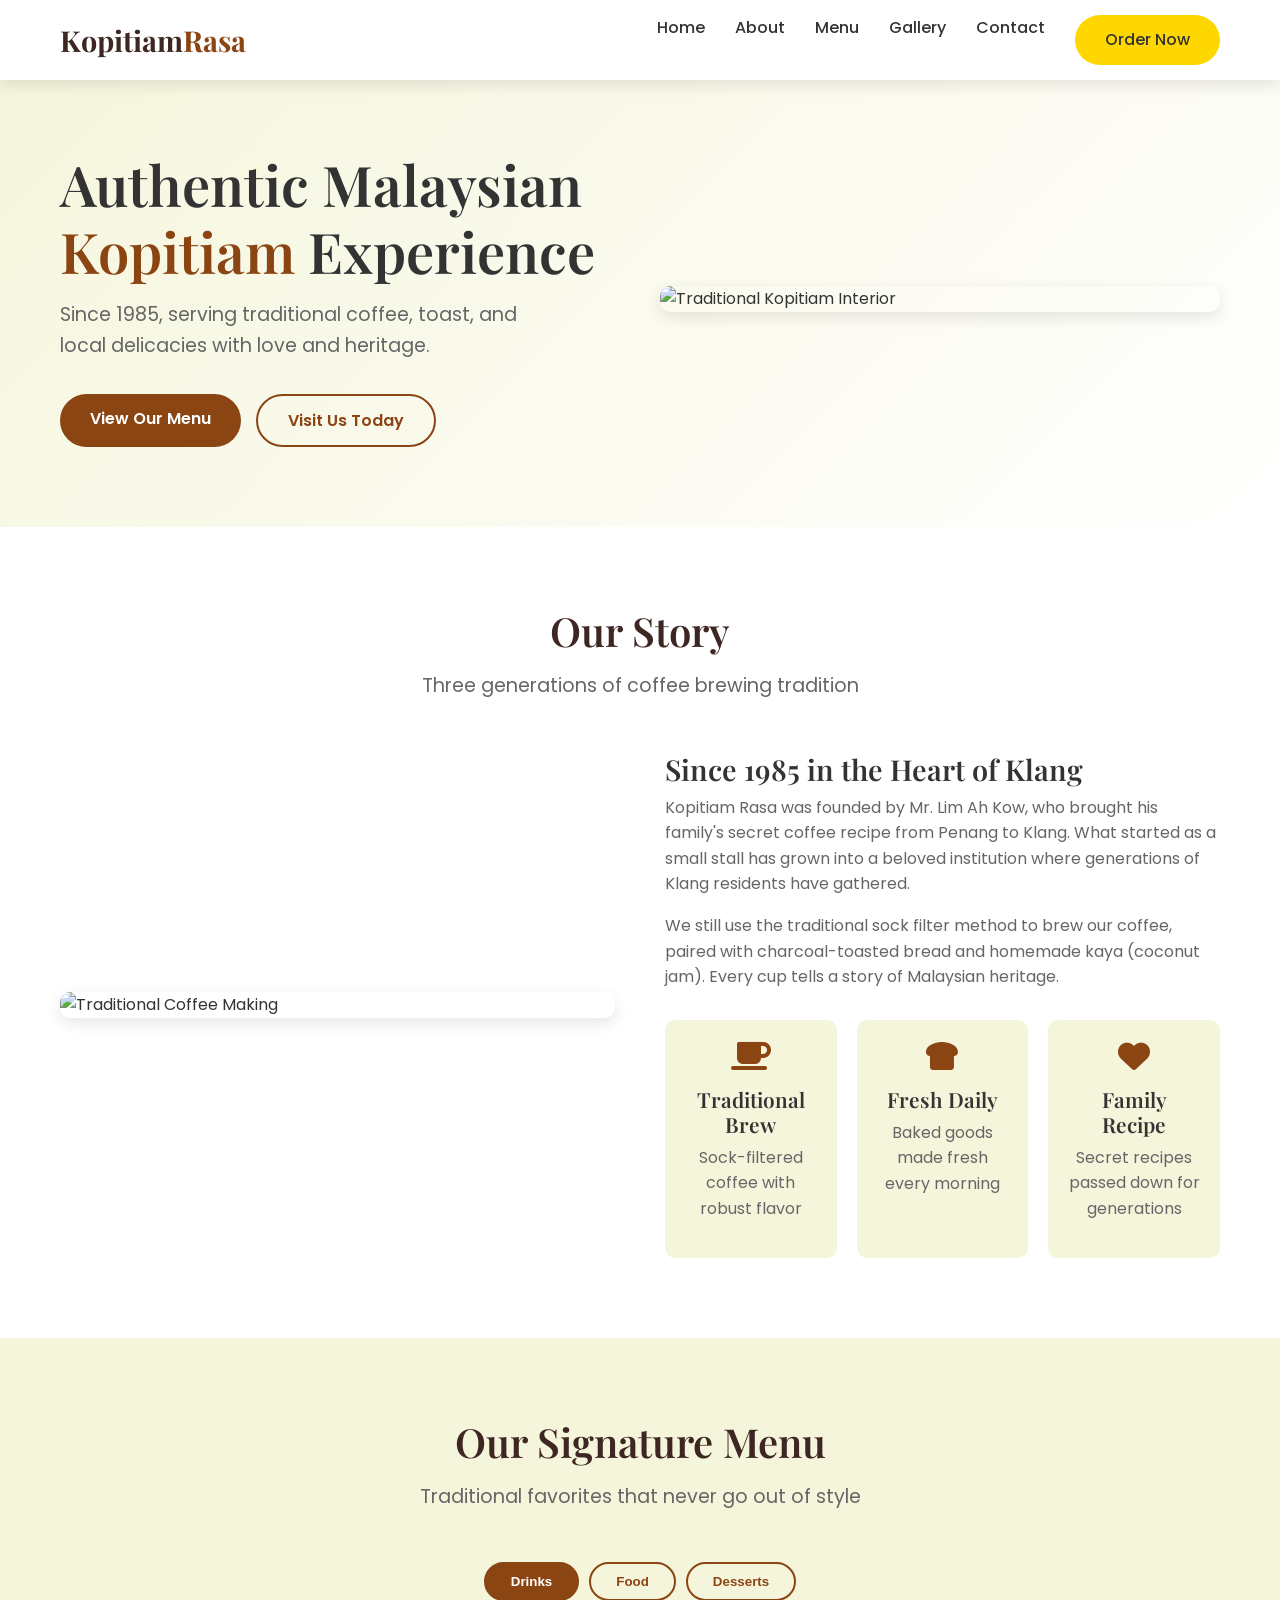
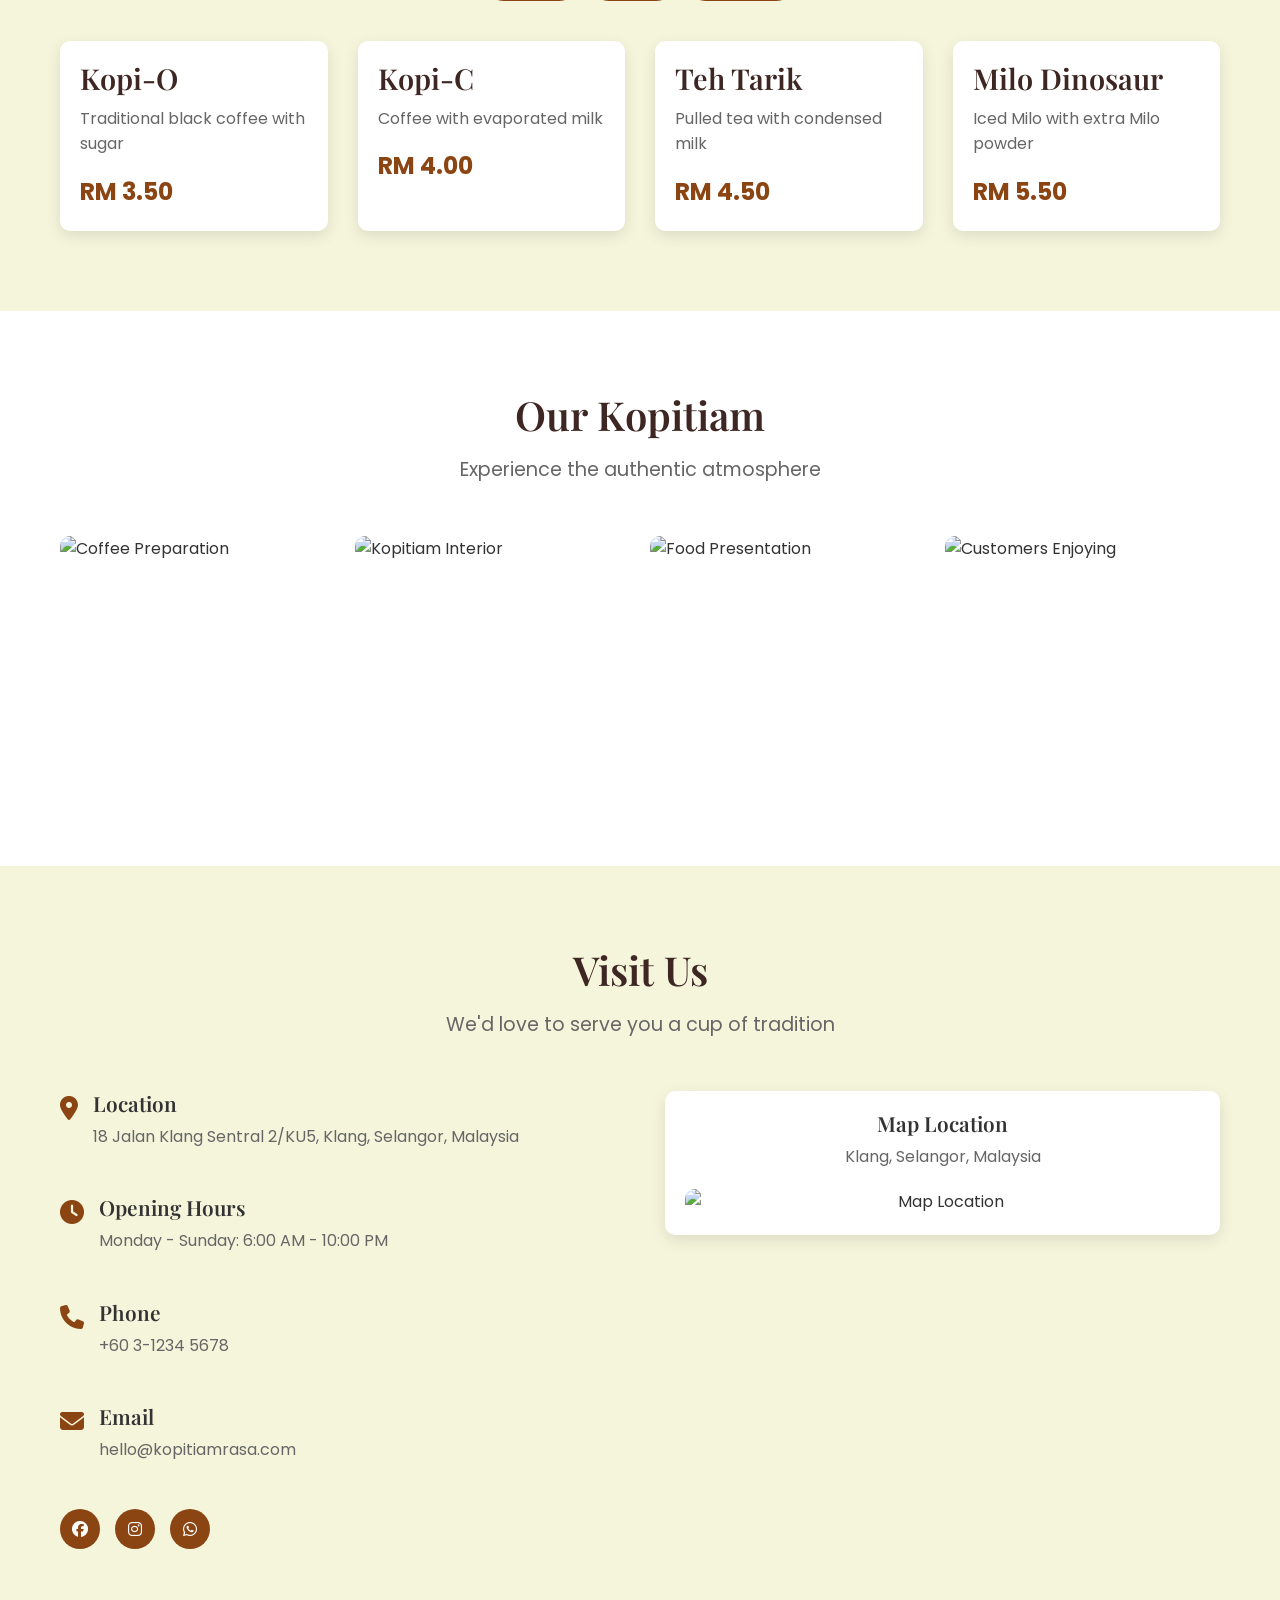
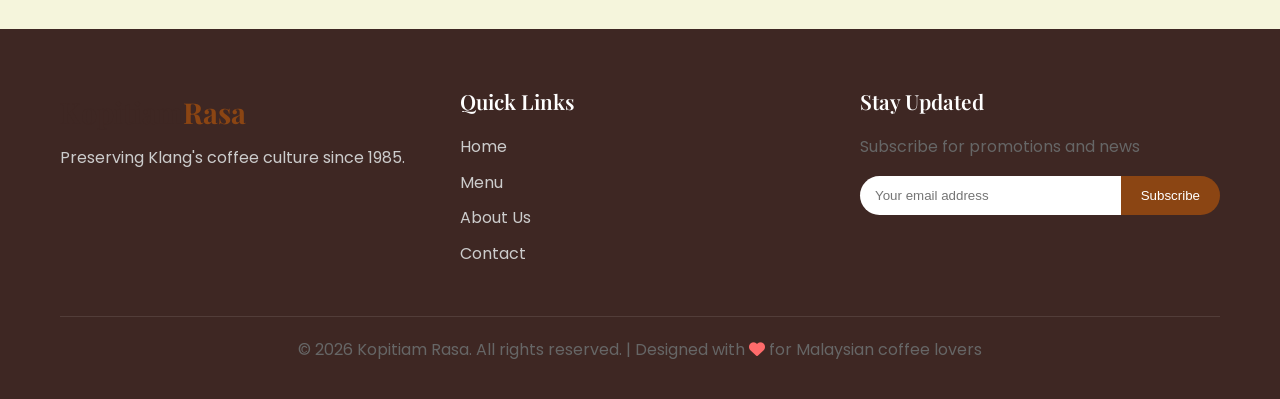
==== index.html @ 450b6e8f "Initial commit: Kopitiam Rasa website - Complete responsive website for traditional Malaysian kopiti" ====
<!DOCTYPE html>
<html lang="en">
<head>
    <meta charset="UTF-8">
    <meta name="viewport" content="width=device-width, initial-scale=1.0">
    <title>Kopitiam Rasa - Authentic Malaysian Coffee Shop</title>
    <link rel="stylesheet" href="css/style.css">
    <link rel="stylesheet" href="https://cdnjs.cloudflare.com/ajax/libs/font-awesome/6.4.0/css/all.min.css">
    <link href="https://fonts.googleapis.com/css2?family=Poppins:wght@300;400;500;600;700&family=Playfair+Display:wght@400;500;600&display=swap" rel="stylesheet">
    <link rel="icon" type="image/x-icon" href="images/favicon.ico">
</head>
<body>
    <!-- Navigation -->
    <nav class="navbar">
        <div class="container">
            <a href="#" class="logo">Kopitiam<span>Rasa</span></a>
            <div class="nav-toggle" id="navToggle">
                <span></span>
                <span></span>
                <span></span>
            </div>
            <ul class="nav-menu" id="navMenu">
                <li><a href="#home">Home</a></li>
                <li><a href="#about">About</a></li>
                <li><a href="#menu">Menu</a></li>
                <li><a href="#gallery">Gallery</a></li>
                <li><a href="#contact">Contact</a></li>
                <li><a href="#order" class="btn-order">Order Now</a></li>
            </ul>
        </div>
    </nav>

    <!-- Hero Section -->
    <section class="hero" id="home">
        <div class="container">
            <div class="hero-content">
                <h1>Authentic Malaysian <span>Kopitiam</span> Experience</h1>
                <p>Since 1985, serving traditional coffee, toast, and local delicacies with love and heritage.</p>
                <div class="hero-buttons">
                    <a href="#menu" class="btn-primary">View Our Menu</a>
                    <a href="#contact" class="btn-secondary">Visit Us Today</a>
                </div>
            </div>
            <div class="hero-image">
                <img src="https://images.unsplash.com/photo-1554118811-1e0d58224f24?ixlib=rb-4.0.3&auto=format&fit=crop&w=800&q=80" alt="Traditional Kopitiam Interior">
            </div>
        </div>
    </section>

    <!-- About Section -->
    <section class="about" id="about">
        <div class="container">
            <div class="section-header">
                <h2>Our Story</h2>
                <p>Three generations of coffee brewing tradition</p>
            </div>
            <div class="about-content">
                <div class="about-image">
                    <img src="https://images.unsplash.com/photo-1495474472287-4d71bcdd2085?ixlib=rb-4.0.3&auto=format&fit=crop&w=800&q=80" alt="Traditional Coffee Making">
                </div>
                <div class="about-text">
                    <h3>Since 1985 in the Heart of Klang</h3>
                    <p>Kopitiam Rasa was founded by Mr. Lim Ah Kow, who brought his family's secret coffee recipe from Penang to Klang. What started as a small stall has grown into a beloved institution where generations of Klang residents have gathered.</p>
                    <p>We still use the traditional sock filter method to brew our coffee, paired with charcoal-toasted bread and homemade kaya (coconut jam). Every cup tells a story of Malaysian heritage.</p>
                    <div class="features">
                        <div class="feature">
                            <i class="fas fa-coffee"></i>
                            <h4>Traditional Brew</h4>
                            <p>Sock-filtered coffee with robust flavor</p>
                        </div>
                        <div class="feature">
                            <i class="fas fa-bread-slice"></i>
                            <h4>Fresh Daily</h4>
                            <p>Baked goods made fresh every morning</p>
                        </div>
                        <div class="feature">
                            <i class="fas fa-heart"></i>
                            <h4>Family Recipe</h4>
                            <p>Secret recipes passed down for generations</p>
                        </div>
                    </div>
                </div>
            </div>
        </div>
    </section>

    <!-- Menu Section -->
    <section class="menu" id="menu">
        <div class="container">
            <div class="section-header">
                <h2>Our Signature Menu</h2>
                <p>Traditional favorites that never go out of style</p>
            </div>
            <div class="menu-tabs">
                <button class="tab-btn active" data-category="drinks">Drinks</button>
                <button class="tab-btn" data-category="food">Food</button>
                <button class="tab-btn" data-category="desserts">Desserts</button>
            </div>
            <div class="menu-items">
                <!-- Drinks -->
                <div class="menu-category active" id="drinks">
                    <div class="menu-item">
                        <div class="item-info">
                            <h3>Kopi-O</h3>
                            <p>Traditional black coffee with sugar</p>
                            <span class="price">RM 3.50</span>
                        </div>
                    </div>
                    <div class="menu-item">
                        <div class="item-info">
                            <h3>Kopi-C</h3>
                            <p>Coffee with evaporated milk</p>
                            <span class="price">RM 4.00</span>
                        </div>
                    </div>
                    <div class="menu-item">
                        <div class="item-info">
                            <h3>Teh Tarik</h3>
                            <p>Pulled tea with condensed milk</p>
                            <span class="price">RM 4.50</span>
                        </div>
                    </div>
                    <div class="menu-item">
                        <div class="item-info">
                            <h3>Milo Dinosaur</h3>
                            <p>Iced Milo with extra Milo powder</p>
                            <span class="price">RM 5.50</span>
                        </div>
                    </div>
                </div>
                <!-- Food -->
                <div class="menu-category" id="food">
                    <div class="menu-item">
                        <div class="item-info">
                            <h3>Kaya Toast Set</h3>
                            <p>Toast with kaya & butter, soft-boiled eggs, coffee</p>
                            <span class="price">RM 8.90</span>
                        </div>
                    </div>
                    <div class="menu-item">
                        <div class="item-info">
                            <h3>Nasi Lemak</h3>
                            <p>Coconut rice with sambal, anchovies, peanuts, egg</p>
                            <span class="price">RM 7.50</span>
                        </div>
                    </div>
                    <div class="menu-item">
                        <div class="item-info">
                            <h3>Roti Canai</h3>
                            <p>Flaky flatbread with dhal curry</p>
                            <span class="price">RM 3.50</span>
                        </div>
                    </div>
                    <div class="menu-item">
                        <div class="item-info">
                            <h3>Char Kway Teow</h3>
                            <p>Stir-fried flat rice noodles with prawns</p>
                            <span class="price">RM 9.90</span>
                        </div>
                    </div>
                </div>
                <!-- Desserts -->
                <div class="menu-category" id="desserts">
                    <div class="menu-item">
                        <div class="item-info">
                            <h3>Cendol</h3>
                            <p>Shaved ice with green rice flour jelly, coconut milk</p>
                            <span class="price">RM 5.50</span>
                        </div>
                    </div>
                    <div class="menu-item">
                        <div class="item-info">
                            <h3>Apam Balik</h3>
                            <p>Turnover pancake with peanuts and sugar</p>
                            <span class="price">RM 4.50</span>
                        </div>
                    </div>
                    <div class="menu-item">
                        <div class="item-info">
                            <h3>Kuih Lapis</h3>
                            <p>Steamed layered cake</p>
                            <span class="price">RM 3.50</span>
                        </div>
                    </div>
                    <div class="menu-item">
                        <div class="item-info">
                            <h3>Pisang Goreng</h3>
                            <p>Deep-fried banana fritters</p>
                            <span class="price">RM 4.00</span>
                        </div>
                    </div>
                </div>
            </div>
        </div>
    </section>

    <!-- Gallery Section -->
    <section class="gallery" id="gallery">
        <div class="container">
            <div class="section-header">
                <h2>Our Kopitiam</h2>
                <p>Experience the authentic atmosphere</p>
            </div>
            <div class="gallery-grid">
                <div class="gallery-item">
                    <img src="https://images.unsplash.com/photo-1559925393-8be0ec4767c8?ixlib=rb-4.0.3&auto=format&fit=crop&w=600&q=80" alt="Coffee Preparation">
                    <div class="gallery-overlay">
                        <h4>Traditional Brewing</h4>
                    </div>
                </div>
                <div class="gallery-item">
                    <img src="https://images.unsplash.com/photo-1561047029-3000c68339ca?ixlib=rb-4.0.3&auto=format&fit=crop&w=600&q=80" alt="Kopitiam Interior">
                    <div class="gallery-overlay">
                        <h4>Cozy Interior</h4>
                    </div>
                </div>
                <div class="gallery-item">
                    <img src="https://images.unsplash.com/photo-1565299624946-b28f40a0ca4b?ixlib=rb-4.0.3&auto=format&fit=crop&w=600&q=80" alt="Food Presentation">
                    <div class="gallery-overlay">
                        <h4>Fresh Food</h4>
                    </div>
                </div>
                <div class="gallery-item">
                    <img src="https://images.unsplash.com/photo-1514432324607-a09d9b4aefdd?ixlib=rb-4.0.3&auto=format&fit=crop&w=600&q=80" alt="Customers Enjoying">
                    <div class="gallery-overlay">
                        <h4>Happy Customers</h4>
                    </div>
                </div>
            </div>
        </div>
    </section>

    <!-- Contact Section -->
    <section class="contact" id="contact">
        <div class="container">
            <div class="section-header">
                <h2>Visit Us</h2>
                <p>We'd love to serve you a cup of tradition</p>
            </div>
            <div class="contact-content">
                <div class="contact-info">
                    <div class="info-item">
                        <i class="fas fa-map-marker-alt"></i>
                        <div>
                            <h4>Location</h4>
                            <p>18 Jalan Klang Sentral 2/KU5, Klang, Selangor, Malaysia</p>
                        </div>
                    </div>
                    <div class="info-item">
                        <i class="fas fa-clock"></i>
                        <div>
                            <h4>Opening Hours</h4>
                            <p>Monday - Sunday: 6:00 AM - 10:00 PM</p>
                        </div>
                    </div>
                    <div class="info-item">
                        <i class="fas fa-phone"></i>
                        <div>
                            <h4>Phone</h4>
                            <p>+60 3-1234 5678</p>
                        </div>
                    </div>
                    <div class="info-item">
                        <i class="fas fa-envelope"></i>
                        <div>
                            <h4>Email</h4>
                            <p>hello@kopitiamrasa.com</p>
                        </div>
                    </div>
                    <div class="social-links">
                        <a href="#"><i class="fab fa-facebook"></i></a>
                        <a href="#"><i class="fab fa-instagram"></i></a>
                        <a href="#"><i class="fab fa-whatsapp"></i></a>
                    </div>
                </div>
                <div class="contact-map">
                    <div class="map-placeholder">
                        <h4>Map Location</h4>
                        <p>Klang, Selangor, Malaysia</p>
                        <div class="map-image">
                            <!-- In a real website, you would embed Google Maps here -->
                            <img src="https://images.unsplash.com/photo-1596394516093-501ba68a0ba6?ixlib=rb-4.0.3&auto=format&fit=crop&w=600&q=80" alt="Map Location">
                        </div>
                    </div>
                </div>
            </div>
        </div>
    </section>

    <!-- Footer -->
    <footer>
        <div class="container">
            <div class="footer-content">
                <div class="footer-logo">
                    <a href="#" class="logo">Kopitiam<span>Rasa</span></a>
                    <p>Preserving Klang's coffee culture since 1985.</p>
                </div>
                <div class="footer-links">
                    <h4>Quick Links</h4>
                    <ul>
                        <li><a href="#home">Home</a></li>
                        <li><a href="#menu">Menu</a></li>
                        <li><a href="#about">About Us</a></li>
                        <li><a href="#contact">Contact</a></li>
                    </ul>
                </div>
                <div class="footer-newsletter">
                    <h4>Stay Updated</h4>
                    <p>Subscribe for promotions and news</p>
                    <form id="newsletterForm">
                        <input type="email" placeholder="Your email address" required>
                        <button type="submit">Subscribe</button>
                    </form>
                </div>
            </div>
            <div class="footer-bottom">
                <p>&copy; 2026 Kopitiam Rasa. All rights reserved. | Designed with <i class="fas fa-heart"></i> for Malaysian coffee lovers</p>
            </div>
        </div>
    </footer>

    <!-- Order Modal -->
    <div class="modal" id="orderModal">
        <div class="modal-content">
            <span class="close-modal">&times;</span>
            <h2>Order Online</h2>
            <p>Coming soon! We're working on our online ordering system.</p>
            <p>In the meantime, please call us at <strong>+60 3-1234 5678</strong> to place your order.</p>
            <button class="btn-primary close-modal-btn">Close</button>
        </div>
    </div>

    <script src="js/script.js"></script>
</body>
</html>
---- css/style.css ----
/* Reset and Base Styles */
* {
    margin: 0;
    padding: 0;
    box-sizing: border-box;
}

:root {
    --primary-color: #8B4513; /* Saddle Brown - coffee color */
    --secondary-color: #D2691E; /* Chocolate */
    --accent-color: #FFD700; /* Gold */
    --light-color: #F5F5DC; /* Beige */
    --dark-color: #3E2723; /* Dark Brown */
    --text-color: #333;
    --text-light: #666;
    --white: #fff;
    --shadow: 0 5px 15px rgba(0, 0, 0, 0.1);
    --transition: all 0.3s ease;
}

html {
    scroll-behavior: smooth;
}

body {
    font-family: 'Poppins', sans-serif;
    line-height: 1.6;
    color: var(--text-color);
    background-color: var(--white);
    overflow-x: hidden;
}

.container {
    width: 100%;
    max-width: 1200px;
    margin: 0 auto;
    padding: 0 20px;
}

/* Typography */
h1, h2, h3, h4 {
    font-family: 'Playfair Display', serif;
    font-weight: 600;
    line-height: 1.2;
}

h1 {
    font-size: 3.5rem;
    margin-bottom: 1rem;
}

h2 {
    font-size: 2.5rem;
    margin-bottom: 1rem;
    color: var(--dark-color);
}

h3 {
    font-size: 1.8rem;
    margin-bottom: 0.5rem;
}

h4 {
    font-size: 1.3rem;
    margin-bottom: 0.5rem;
}

p {
    margin-bottom: 1rem;
    color: var(--text-light);
}

/* Buttons */
.btn-primary, .btn-secondary, .btn-order {
    display: inline-block;
    padding: 12px 30px;
    border-radius: 30px;
    text-decoration: none;
    font-weight: 600;
    transition: var(--transition);
    cursor: pointer;
    border: none;
    font-size: 1rem;
}

.btn-primary {
    background-color: var(--primary-color);
    color: var(--white);
}

.btn-primary:hover {
    background-color: var(--secondary-color);
    transform: translateY(-3px);
    box-shadow: var(--shadow);
}

.btn-secondary {
    background-color: transparent;
    color: var(--primary-color);
    border: 2px solid var(--primary-color);
}

.btn-secondary:hover {
    background-color: var(--primary-color);
    color: var(--white);
    transform: translateY(-3px);
}

.btn-order {
    background-color: var(--accent-color);
    color: var(--dark-color);
    font-weight: 700;
}

.btn-order:hover {
    background-color: var(--secondary-color);
    color: var(--white);
}

/* Navigation */
.navbar {
    position: fixed;
    top: 0;
    left: 0;
    width: 100%;
    background-color: var(--white);
    box-shadow: var(--shadow);
    z-index: 1000;
    padding: 15px 0;
}

.navbar .container {
    display: flex;
    justify-content: space-between;
    align-items: center;
}

.logo {
    font-family: 'Playfair Display', serif;
    font-size: 1.8rem;
    font-weight: 700;
    color: var(--dark-color);
    text-decoration: none;
}

.logo span {
    color: var(--primary-color);
}

.nav-menu {
    display: flex;
    list-style: none;
}

.nav-menu li {
    margin-left: 30px;
}

.nav-menu a {
    text-decoration: none;
    color: var(--text-color);
    font-weight: 500;
    transition: var(--transition);
    position: relative;
}

.nav-menu a:hover {
    color: var(--primary-color);
}

.nav-menu a::after {
    content: '';
    position: absolute;
    bottom: -5px;
    left: 0;
    width: 0;
    height: 2px;
    background-color: var(--primary-color);
    transition: var(--transition);
}

.nav-menu a:hover::after {
    width: 100%;
}

.nav-toggle {
    display: none;
    flex-direction: column;
    cursor: pointer;
}

.nav-toggle span {
    width: 25px;
    height: 3px;
    background-color: var(--dark-color);
    margin: 3px 0;
    transition: var(--transition);
}

/* Hero Section */
.hero {
    padding: 150px 0 80px;
    background: linear-gradient(135deg, var(--light-color) 0%, #fff 100%);
    overflow: hidden;
}

.hero .container {
    display: flex;
    align-items: center;
    justify-content: space-between;
    gap: 40px;
}

.hero-content {
    flex: 1;
}

.hero h1 span {
    color: var(--primary-color);
}

.hero p {
    font-size: 1.2rem;
    margin-bottom: 2rem;
    max-width: 500px;
}

.hero-buttons {
    display: flex;
    gap: 15px;
    flex-wrap: wrap;
}

.hero-image {
    flex: 1;
    border-radius: 10px;
    overflow: hidden;
    box-shadow: var(--shadow);
}

.hero-image img {
    width: 100%;
    height: auto;
    display: block;
    transition: var(--transition);
}

.hero-image:hover img {
    transform: scale(1.05);
}

/* Section Header */
.section-header {
    text-align: center;
    margin-bottom: 50px;
}

.section-header p {
    font-size: 1.2rem;
    color: var(--text-light);
}

/* About Section */
.about {
    padding: 80px 0;
    background-color: var(--white);
}

.about-content {
    display: flex;
    align-items: center;
    gap: 50px;
}

.about-image {
    flex: 1;
    border-radius: 10px;
    overflow: hidden;
    box-shadow: var(--shadow);
}

.about-image img {
    width: 100%;
    height: auto;
    display: block;
}

.about-text {
    flex: 1;
}

.features {
    display: grid;
    grid-template-columns: repeat(3, 1fr);
    gap: 20px;
    margin-top: 30px;
}

.feature {
    text-align: center;
    padding: 20px;
    border-radius: 10px;
    background-color: var(--light-color);
    transition: var(--transition);
}

.feature:hover {
    transform: translateY(-5px);
    box-shadow: var(--shadow);
}

.feature i {
    font-size: 2rem;
    color: var(--primary-color);
    margin-bottom: 15px;
}

/* Menu Section */
.menu {
    padding: 80px 0;
    background-color: var(--light-color);
}

.menu-tabs {
    display: flex;
    justify-content: center;
    gap: 10px;
    margin-bottom: 40px;
}

.tab-btn {
    padding: 10px 25px;
    background-color: transparent;
    border: 2px solid var(--primary-color);
    color: var(--primary-color);
    border-radius: 30px;
    cursor: pointer;
    font-weight: 600;
    transition: var(--transition);
}

.tab-btn.active, .tab-btn:hover {
    background-color: var(--primary-color);
    color: var(--white);
}

.menu-items {
    display: grid;
    grid-template-columns: repeat(auto-fit, minmax(250px, 1fr));
    gap: 30px;
}

.menu-category {
    display: none;
    grid-template-columns: repeat(auto-fit, minmax(250px, 1fr));
    gap: 30px;
}

.menu-category.active {
    display: grid;
}

.menu-item {
    background-color: var(--white);
    border-radius: 10px;
    padding: 20px;
    box-shadow: var(--shadow);
    transition: var(--transition);
}

.menu-item:hover {
    transform: translateY(-10px);
}

.item-info h3 {
    color: var(--dark-color);
    margin-bottom: 10px;
}

.price {
    display: block;
    font-size: 1.5rem;
    font-weight: 700;
    color: var(--primary-color);
    margin-top: 10px;
}

/* Gallery Section */
.gallery {
    padding: 80px 0;
    background-color: var(--white);
}

.gallery-grid {
    display: grid;
    grid-template-columns: repeat(auto-fit, minmax(250px, 1fr));
    gap: 20px;
}

.gallery-item {
    position: relative;
    border-radius: 10px;
    overflow: hidden;
    height: 250px;
}

.gallery-item img {
    width: 100%;
    height: 100%;
    object-fit: cover;
    transition: var(--transition);
}

.gallery-item:hover img {
    transform: scale(1.1);
}

.gallery-overlay {
    position: absolute;
    bottom: 0;
    left: 0;
    right: 0;
    background: linear-gradient(transparent, rgba(0, 0, 0, 0.8));
    color: var(--white);
    padding: 20px;
    transform: translateY(100%);
    transition: var(--transition);
}

.gallery-item:hover .gallery-overlay {
    transform: translateY(0);
}

/* Contact Section */
.contact {
    padding: 80px 0;
    background-color: var(--light-color);
}

.contact-content {
    display: flex;
    gap: 50px;
}

.contact-info {
    flex: 1;
}

.info-item {
    display: flex;
    align-items: flex-start;
    gap: 15px;
    margin-bottom: 30px;
}

.info-item i {
    font-size: 1.5rem;
    color: var(--primary-color);
    margin-top: 5px;
}

.social-links {
    display: flex;
    gap: 15px;
    margin-top: 30px;
}

.social-links a {
    display: inline-flex;
    align-items: center;
    justify-content: center;
    width: 40px;
    height: 40px;
    background-color: var(--primary-color);
    color: var(--white);
    border-radius: 50%;
    text-decoration: none;
    transition: var(--transition);
}

.social-links a:hover {
    background-color: var(--secondary-color);
    transform: translateY(-3px);
}

.contact-map {
    flex: 1;
}

.map-placeholder {
    background-color: var(--white);
    padding: 20px;
    border-radius: 10px;
    box-shadow: var(--shadow);
    text-align: center;
}

.map-image {
    margin-top: 20px;
    border-radius: 10px;
    overflow: hidden;
}

.map-image img {
    width: 100%;
    height: auto;
    display: block;
}

/* Footer */
footer {
    background-color: var(--dark-color);
    color: var(--white);
    padding: 60px 0 20px;
}

.footer-content {
    display: grid;
    grid-template-columns: repeat(auto-fit, minmax(250px, 1fr));
    gap: 40px;
    margin-bottom: 40px;
}

.footer-logo p {
    color: #ccc;
    margin-top: 10px;
}

.footer-links h4, .footer-newsletter h4 {
    color: var(--white);
    margin-bottom: 20px;
}

.footer-links ul {
    list-style: none;
}

.footer-links li {
    margin-bottom: 10px;
}

.footer-links a {
    color: #ccc;
    text-decoration: none;
    transition: var(--transition);
}

.footer-links a:hover {
    color: var(--accent-color);
}

.footer-newsletter form {
    display: flex;
    margin-top: 15px;
}

.footer-newsletter input {
    flex: 1;
    padding: 12px 15px;
    border: none;
    border-radius: 30px 0 0 30px;
    outline: none;
}

.footer-newsletter button {
    padding: 12px 20px;
    background-color: var(--primary-color);
    color: var(--white);
    border: none;
    border-radius: 0 30px 30px 0;
    cursor: pointer;
    transition: var(--transition);
}

.footer-newsletter button:hover {
    background-color: var(--secondary-color);
}

.footer-bottom {
    text-align: center;
    padding-top: 20px;
    border-top: 1px solid rgba(255, 255, 255, 0.1);
    color: #ccc;
}

.footer-bottom i {
    color: #ff6b6b;
}

/* Modal */
.modal {
    display: none;
    position: fixed;
    top: 0;
    left: 0;
    width: 100%;
    height: 100%;
    background-color: rgba(0, 0, 0, 0.7);
    z-index: 2000;
    justify-content: center;
    align-items: center;
}

.modal-content {
    background-color: var(--white);
    padding: 40px;
    border-radius: 10px;
    max-width: 500px;
    width: 90%;
    position: relative;
    text-align: center;
}

.close-modal {
    position: absolute;
    top: 15px;
    right: 20px;
    font-size: 1.5rem;
    cursor: pointer;
    color: var(--text-light);
}

.close-modal:hover {
    color: var(--dark-color);
}

.close-modal-btn {
    margin-top: 20px;
}

/* Responsive Design */
@media (max-width: 992px) {
    h1 {
        font-size: 2.8rem;
    }
    
    h2 {
        font-size: 2.2rem;
    }
    
    .hero .container,
    .about-content,
    .contact-content {
        flex-direction: column;
    }
    
    .features {
        grid-template-columns: repeat(2, 1fr);
    }
}

@media (max-width: 768px) {
    .nav-toggle {
        display: flex;
    }
    
    .nav-menu {
        position: fixed;
        top: 70px;
        left: -100%;
        width: 100%;
        flex-direction: column;
        background-color: var(--white);
        box-shadow: var(--shadow);
        padding: 20px;
        transition: var(--transition);
    }
    
    .nav-menu.active {
        left: 0;
    }
    
    .nav-menu li {
        margin: 15px 0;
    }
    
    .hero {
        padding: 120px 0 60px;
    }
    
    .hero-buttons {
        flex-direction: column;
        align-items: flex-start;
    }
    
    .features {
        grid-template-columns: 1fr;
    }
    
    .menu-tabs {
        flex-wrap: wrap;
    }
    
    .footer-newsletter form {
        flex-direction: column;
    }
    
    .footer-newsletter input,
    .footer-newsletter button {
        width: 100%;
        border-radius: 30px;
        margin-bottom: 10px;
    }
}

@media (max-width: 576px) {
    h1 {
        font-size: 2.2rem;
    }
    
    h2 {
        font-size: 1.8rem;
    }
    
    .container {
        padding: 0 15px;
    }
    
    .hero, .about, .menu, .gallery, .contact {
        padding: 60px 0;
    }
}
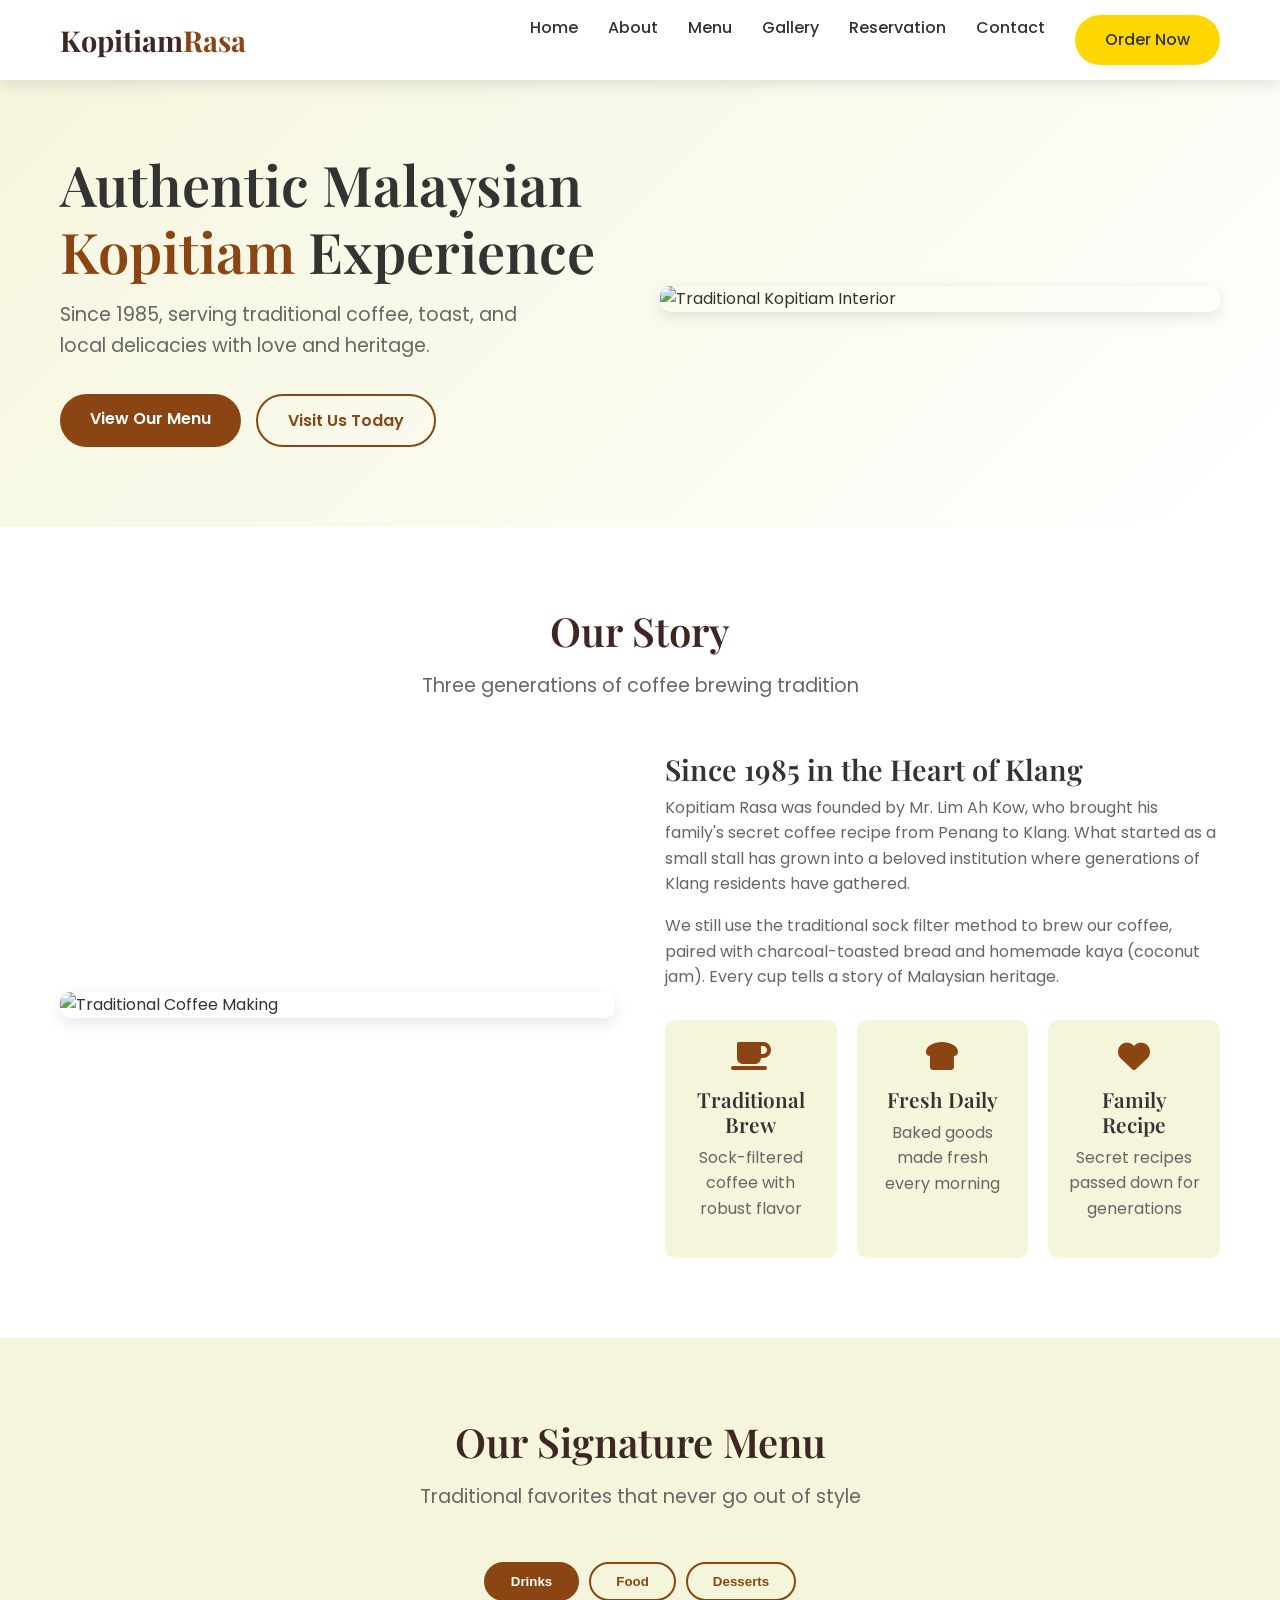
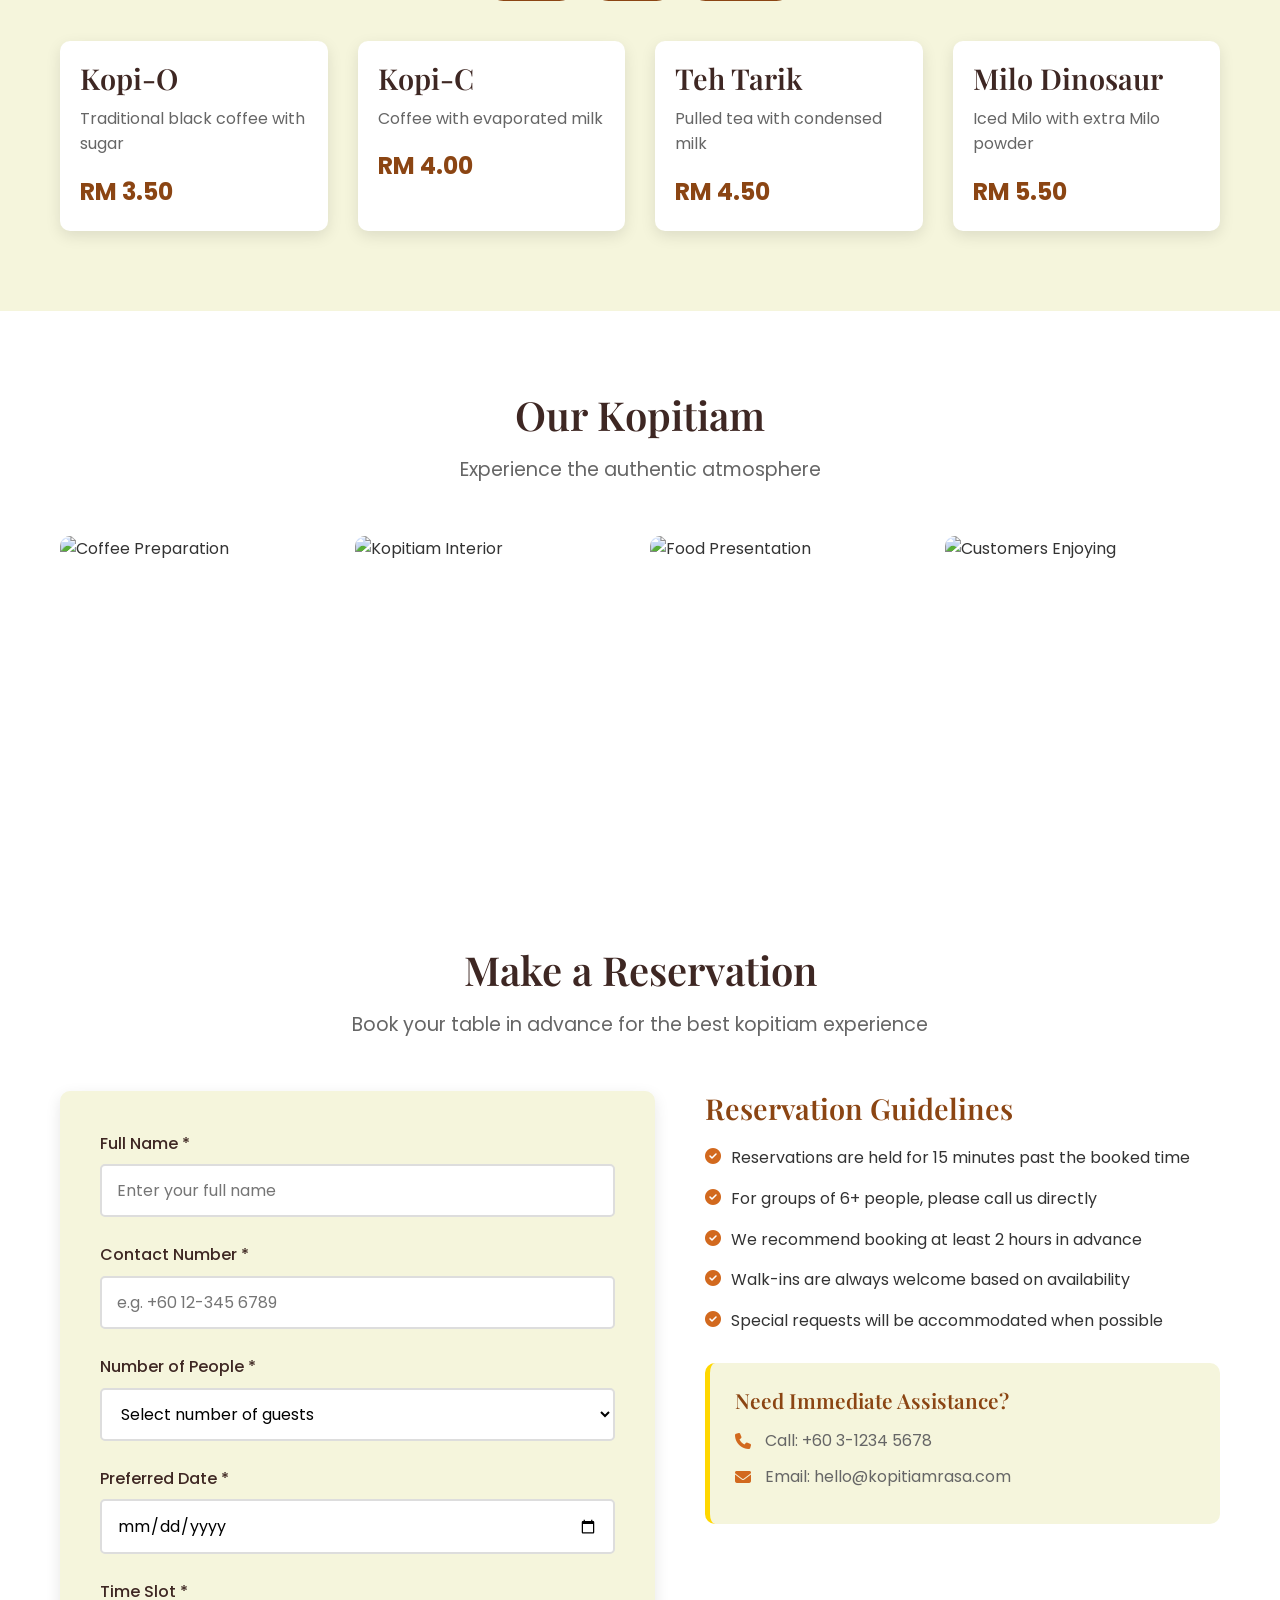
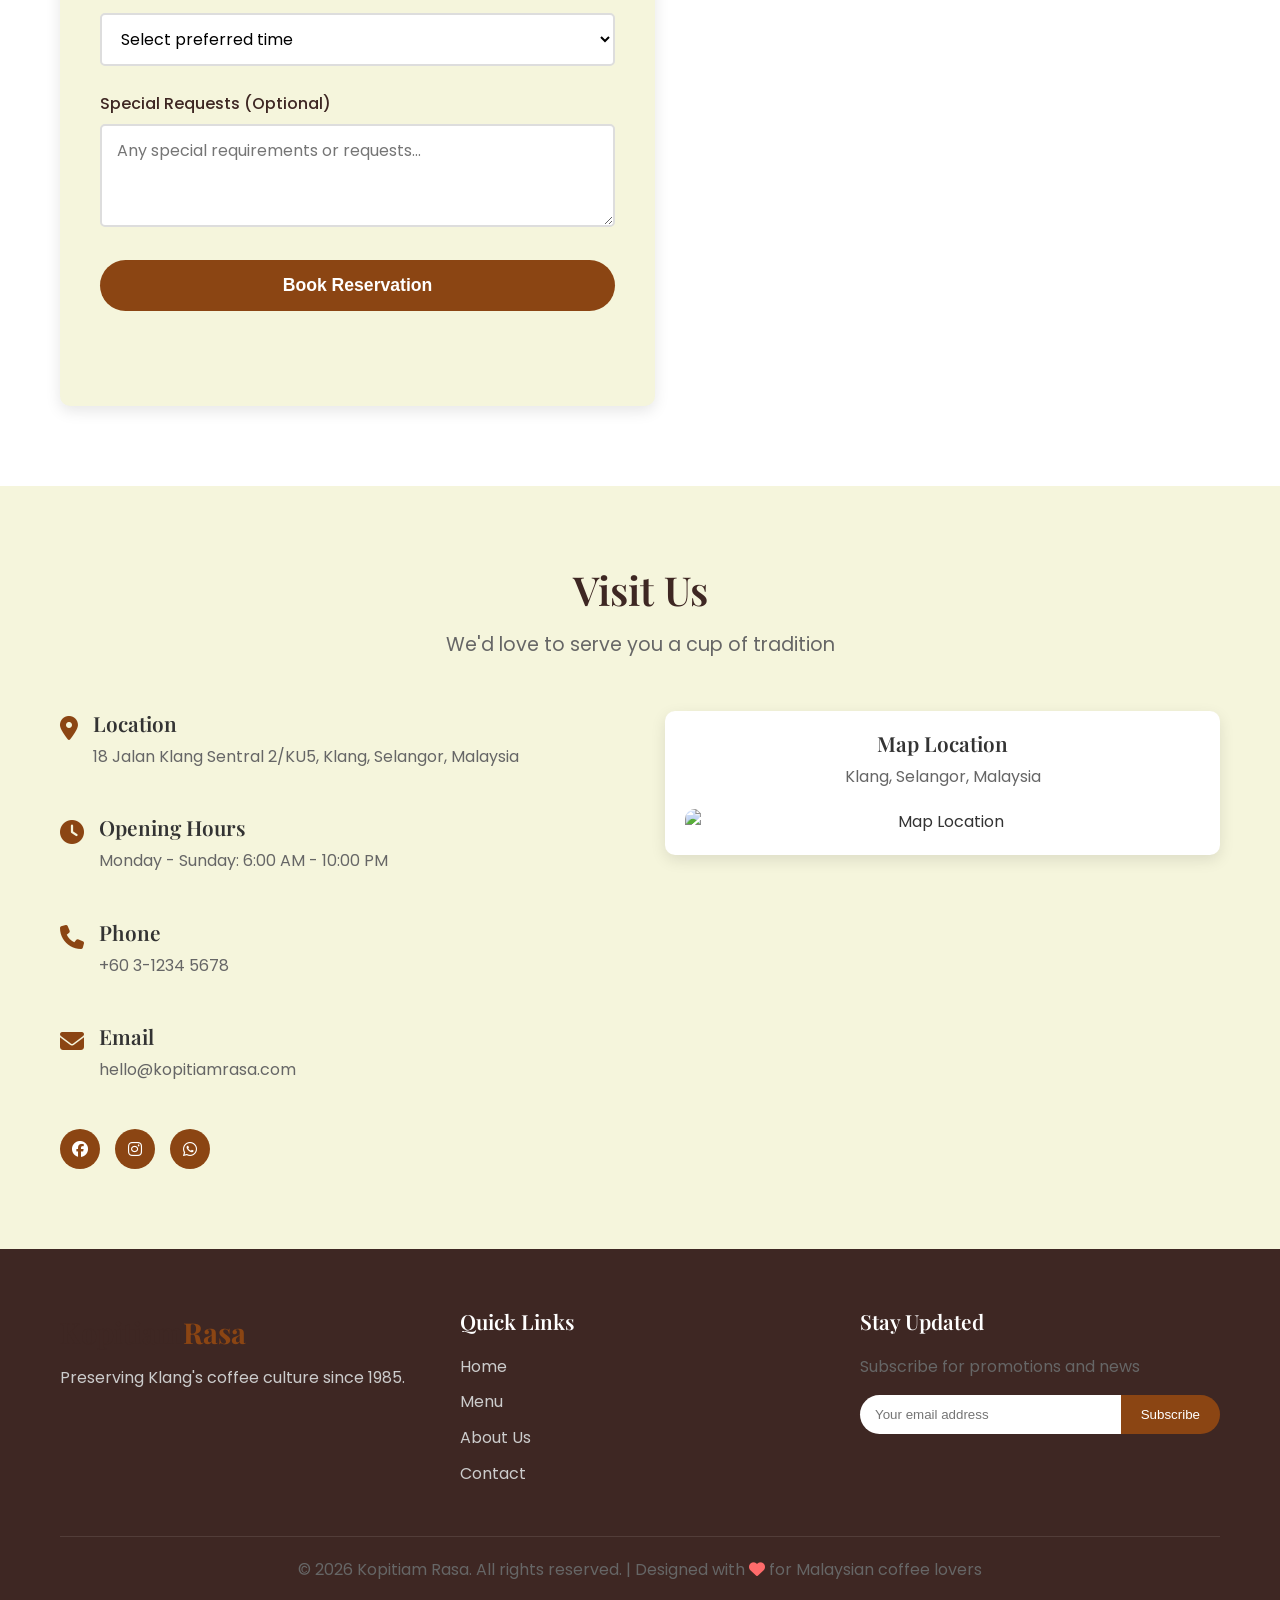
==== commit 3fd69c97: "Add reservation system with Google Sheets integration - Added reservation section with form (name, p" ====
--- a/index.html
+++ b/index.html
@@ -24,6 +24,7 @@
                 <li><a href="#about">About</a></li>
                 <li><a href="#menu">Menu</a></li>
                 <li><a href="#gallery">Gallery</a></li>
+                <li><a href="#reservation">Reservation</a></li>
                 <li><a href="#contact">Contact</a></li>
                 <li><a href="#order" class="btn-order">Order Now</a></li>
             </ul>
@@ -230,6 +231,91 @@
         </div>
     </section>
 
+    <!-- Reservation Section -->
+    <section class="reservation" id="reservation">
+        <div class="container">
+            <div class="section-header">
+                <h2>Make a Reservation</h2>
+                <p>Book your table in advance for the best kopitiam experience</p>
+            </div>
+            <div class="reservation-content">
+                <div class="reservation-form">
+                    <form id="reservationForm">
+                        <div class="form-group">
+                            <label for="name">Full Name *</label>
+                            <input type="text" id="name" name="name" required placeholder="Enter your full name">
+                        </div>
+                        <div class="form-group">
+                            <label for="phone">Contact Number *</label>
+                            <input type="tel" id="phone" name="phone" required placeholder="e.g. +60 12-345 6789">
+                        </div>
+                        <div class="form-group">
+                            <label for="people">Number of People *</label>
+                            <select id="people" name="people" required>
+                                <option value="" disabled selected>Select number of guests</option>
+                                <option value="1">1 person</option>
+                                <option value="2">2 people</option>
+                                <option value="3">3 people</option>
+                                <option value="4">4 people</option>
+                                <option value="5">5 people</option>
+                                <option value="6">6 people</option>
+                                <option value="7">7 people</option>
+                                <option value="8">8 people</option>
+                                <option value="9">9+ people</option>
+                            </select>
+                        </div>
+                        <div class="form-group">
+                            <label for="date">Preferred Date *</label>
+                            <input type="date" id="date" name="date" required>
+                        </div>
+                        <div class="form-group">
+                            <label for="time">Time Slot *</label>
+                            <select id="time" name="time" required>
+                                <option value="" disabled selected>Select preferred time</option>
+                                <option value="06:00-08:00">6:00 AM - 8:00 AM (Breakfast)</option>
+                                <option value="08:00-10:00">8:00 AM - 10:00 AM (Morning)</option>
+                                <option value="10:00-12:00">10:00 AM - 12:00 PM (Late Morning)</option>
+                                <option value="12:00-14:00">12:00 PM - 2:00 PM (Lunch)</option>
+                                <option value="14:00-16:00">2:00 PM - 4:00 PM (Afternoon)</option>
+                                <option value="16:00-18:00">4:00 PM - 6:00 PM (Evening)</option>
+                                <option value="18:00-20:00">6:00 PM - 8:00 PM (Dinner)</option>
+                                <option value="20:00-22:00">8:00 PM - 10:00 PM (Late Evening)</option>
+                            </select>
+                        </div>
+                        <div class="form-group">
+                            <label for="message">Special Requests (Optional)</label>
+                            <textarea id="message" name="message" rows="3" placeholder="Any special requirements or requests..."></textarea>
+                        </div>
+                        <div class="form-group">
+                            <button type="submit" class="btn-primary" id="submitBtn">
+                                <span id="submitText">Book Reservation</span>
+                                <span id="loadingSpinner" class="loading-spinner" style="display: none;">
+                                    <i class="fas fa-spinner fa-spin"></i> Processing...
+                                </span>
+                            </button>
+                        </div>
+                        <div id="formMessage" class="form-message"></div>
+                    </form>
+                </div>
+                <div class="reservation-info">
+                    <h3>Reservation Guidelines</h3>
+                    <ul>
+                        <li><i class="fas fa-check-circle"></i> Reservations are held for 15 minutes past the booked time</li>
+                        <li><i class="fas fa-check-circle"></i> For groups of 6+ people, please call us directly</li>
+                        <li><i class="fas fa-check-circle"></i> We recommend booking at least 2 hours in advance</li>
+                        <li><i class="fas fa-check-circle"></i> Walk-ins are always welcome based on availability</li>
+                        <li><i class="fas fa-check-circle"></i> Special requests will be accommodated when possible</li>
+                    </ul>
+                    <div class="contact-details">
+                        <h4>Need Immediate Assistance?</h4>
+                        <p><i class="fas fa-phone"></i> Call: +60 3-1234 5678</p>
+                        <p><i class="fas fa-envelope"></i> Email: hello@kopitiamrasa.com</p>
+                    </div>
+                </div>
+            </div>
+        </div>
+    </section>
+
     <!-- Contact Section -->
     <section class="contact" id="contact">
         <div class="container">
--- a/css/style.css
+++ b/css/style.css
@@ -431,6 +431,153 @@
     transform: translateY(0);
 }
 
+/* Reservation Section */
+.reservation {
+    padding: 80px 0;
+    background-color: var(--white);
+}
+
+.reservation-content {
+    display: flex;
+    gap: 50px;
+    align-items: flex-start;
+}
+
+.reservation-form {
+    flex: 1;
+    background-color: var(--light-color);
+    padding: 40px;
+    border-radius: 10px;
+    box-shadow: var(--shadow);
+}
+
+.reservation-form .form-group {
+    margin-bottom: 25px;
+}
+
+.reservation-form label {
+    display: block;
+    margin-bottom: 8px;
+    font-weight: 500;
+    color: var(--dark-color);
+}
+
+.reservation-form input,
+.reservation-form select,
+.reservation-form textarea {
+    width: 100%;
+    padding: 12px 15px;
+    border: 2px solid #ddd;
+    border-radius: 5px;
+    font-family: 'Poppins', sans-serif;
+    font-size: 1rem;
+    transition: var(--transition);
+    background-color: var(--white);
+}
+
+.reservation-form input:focus,
+.reservation-form select:focus,
+.reservation-form textarea:focus {
+    outline: none;
+    border-color: var(--primary-color);
+    box-shadow: 0 0 0 3px rgba(139, 69, 19, 0.1);
+}
+
+.reservation-form button[type="submit"] {
+    width: 100%;
+    padding: 15px;
+    font-size: 1.1rem;
+    position: relative;
+}
+
+.loading-spinner {
+    display: inline-block;
+    margin-left: 10px;
+}
+
+.form-message {
+    margin-top: 20px;
+    padding: 15px;
+    border-radius: 5px;
+    text-align: center;
+    font-weight: 500;
+}
+
+.form-message.success {
+    background-color: #d4edda;
+    color: #155724;
+    border: 1px solid #c3e6cb;
+}
+
+.form-message.error {
+    background-color: #f8d7da;
+    color: #721c24;
+    border: 1px solid #f5c6cb;
+}
+
+.reservation-info {
+    flex: 1;
+}
+
+.reservation-info h3 {
+    color: var(--primary-color);
+    margin-bottom: 20px;
+    font-size: 1.8rem;
+}
+
+.reservation-info ul {
+    list-style: none;
+    margin-bottom: 30px;
+}
+
+.reservation-info li {
+    margin-bottom: 15px;
+    display: flex;
+    align-items: flex-start;
+    gap: 10px;
+}
+
+.reservation-info li i {
+    color: var(--secondary-color);
+    margin-top: 3px;
+}
+
+.contact-details {
+    background-color: var(--light-color);
+    padding: 25px;
+    border-radius: 10px;
+    border-left: 5px solid var(--accent-color);
+}
+
+.contact-details h4 {
+    color: var(--primary-color);
+    margin-bottom: 15px;
+}
+
+.contact-details p {
+    margin-bottom: 10px;
+    display: flex;
+    align-items: center;
+    gap: 10px;
+}
+
+.contact-details i {
+    color: var(--secondary-color);
+    width: 20px;
+}
+
+/* Responsive reservation */
+@media (max-width: 768px) {
+    .reservation-content {
+        flex-direction: column;
+    }
+    
+    .reservation-form,
+    .reservation-info {
+        width: 100%;
+    }
+}
+
 /* Contact Section */
 .contact {
     padding: 80px 0;
